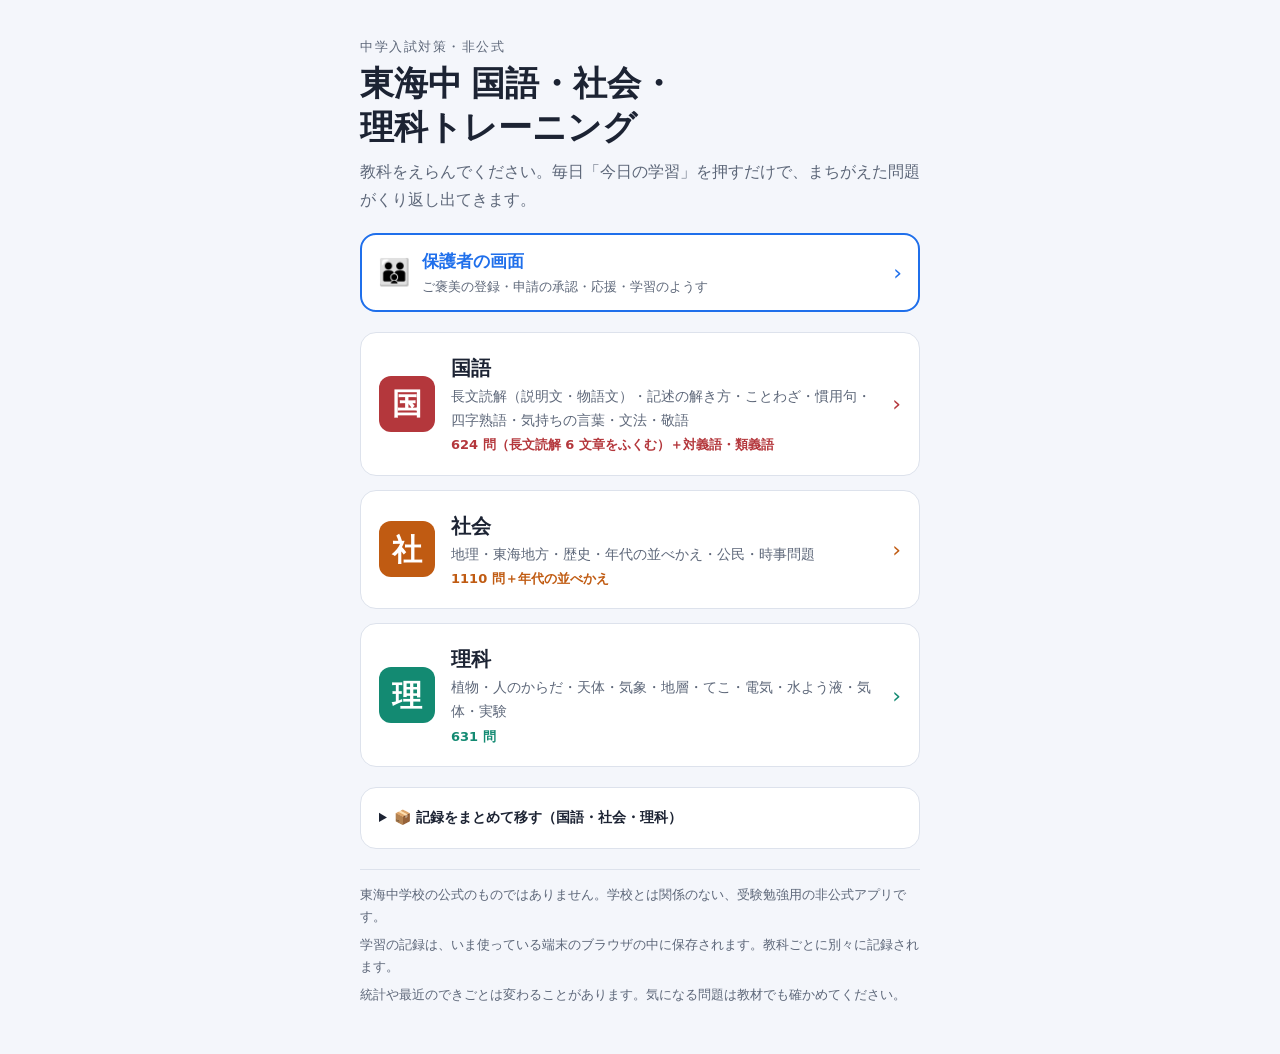
==== index.html @ ac205dbd "保護者の画面への入口を、各ページの右上（👪 保護者）と教科えらびの画面のいちばん上に出す Co-Authored-By: Claude Opus 5.5 <noreply@anthropic.com>" ====
<!doctype html>
<html lang="ja">
<meta charset="utf-8">
<meta name="viewport" content="width=device-width, initial-scale=1">
<title>東海中 国語・社会・理科トレーニング</title>
<style>
  /* Layout: one narrow column; two large subject cards that read like a test-booklet cover */
  :root {
    --bg: #f4f6fb;
    --card: #ffffff;
    --text: #1c2333;
    --muted: #5d6779;
    --line: #dde2ec;
    --koku: #b4373c;
    --soc: #c05b12;
    --sci: #138a72;
    --accent: #1f6feb;
    --font: "Hiragino Kaku Gothic ProN", "Hiragino Sans", "BIZ UDPGothic", "Yu Gothic", "Meiryo", system-ui, sans-serif;
    --serif: "Hiragino Mincho ProN", "Yu Mincho", "BIZ UDPMincho", serif;
  }
  @media (prefers-color-scheme: dark) {
    :root:not([data-theme="light"]) {
      --bg: #11151d; --card: #1a202b; --text: #e6e9ef; --muted: #9aa3b2; --line: #2d3545;
      --koku: #ef6f6c; --soc: #f0883e; --sci: #2fbf9f; --accent: #4c8dff; color-scheme: dark;
    }
  }
  :root[data-theme="dark"] {
    --bg: #11151d; --card: #1a202b; --text: #e6e9ef; --muted: #9aa3b2; --line: #2d3545;
    --koku: #ef6f6c; --soc: #f0883e; --sci: #2fbf9f; --accent: #4c8dff; color-scheme: dark;
  }
  * { box-sizing: border-box; }
  [hidden] { display: none !important; }
  body {
    background: var(--bg); color: var(--text); font-family: var(--font); font-size: 16px; line-height: 1.7;
    padding-left: max(16px, env(safe-area-inset-left, 0px));
    padding-right: max(16px, env(safe-area-inset-right, 0px));
    padding-block: 28px 40px;
  }
  main { max-width: 560px; margin: 0 auto; display: grid; gap: 20px; }
  header { display: grid; gap: 4px; }
  .eyebrow { font-size: 13px; letter-spacing: .12em; color: var(--muted); }
  h1 { font-family: var(--serif); font-weight: 700; font-size: clamp(26px, 7vw, 34px); line-height: 1.3; margin: 0; text-wrap: balance; }
  .lead { margin: 4px 0 0; color: var(--muted); }
  .subjects { display: grid; gap: 14px; }
  a.subject {
    display: grid; grid-template-columns: auto 1fr auto; align-items: center; gap: 16px;
    background: var(--card); color: var(--text); text-decoration: none;
    border: 1px solid var(--line); border-radius: 16px; padding: 18px;
    transition: transform .15s ease, border-color .15s ease;
  }
  a.subject:hover { transform: translateY(-2px); border-color: var(--c); }
  a.subject:focus-visible { outline: 3px solid var(--accent); outline-offset: 3px; }
  .seal {
    width: 56px; height: 56px; border-radius: 12px; display: grid; place-items: center;
    background: var(--c); color: #fff; font-family: var(--serif); font-size: 30px; font-weight: 700;
  }
  .name { font-size: 20px; font-weight: 700; display: block; }
  .what { font-size: 14px; color: var(--muted); display: block; min-width: 0; }
  .count { font-size: 13px; color: var(--c); font-weight: 700; display: block; margin-top: 2px; font-variant-numeric: tabular-nums; }
  .go { font-size: 22px; color: var(--c); }
  .notes { font-size: 13px; color: var(--muted); border-top: 1px solid var(--line); padding-top: 14px; display: grid; gap: 6px; }
  .notes p { margin: 0; }
  .sync { background: var(--card); border: 1px solid var(--line); border-radius: 16px; padding: 16px 18px; font-size: 14px; display: grid; gap: 6px; }
  .sync p { margin: 0; }
  .sync .how { color: var(--muted); font-size: 13px; }
  .sync button { justify-self: start; font: inherit; font-weight: 700; color: var(--accent); background: transparent; border: 2px solid var(--accent); border-radius: 10px; padding: 8px 14px; min-height: 44px; cursor: pointer; }
  .sync button:disabled { opacity: .5; cursor: default; }
  .sync .actions { display: flex; flex-wrap: wrap; gap: 10px; }
  .sync button.quiet { color: var(--muted); border-color: var(--line); }
  .setup { border-color: var(--accent); border-width: 2px; }
  a.parent-link { display: grid; grid-template-columns: auto 1fr auto; align-items: center; gap: 12px; background: var(--card); color: var(--text); text-decoration: none; border: 2px solid var(--accent); border-radius: 16px; padding: 12px 16px; }
  a.parent-link b { display: block; color: var(--accent); font-size: 17px; }
  a.parent-link .pl-sub { display: block; font-size: 13px; color: var(--muted); }
  a.parent-link .pl-ic { font-size: 26px; }
  a.parent-link .go { color: var(--accent); font-size: 22px; }
  a.parent-link:focus-visible { outline: 3px solid var(--accent); outline-offset: 3px; }
  .move { background: var(--card); border: 1px solid var(--line); border-radius: 16px; padding: 14px 18px; font-size: 14px; }
  .move > summary { cursor: pointer; font-weight: 700; padding: 4px 0; }
  .move .body { display: grid; gap: 10px; margin-top: 8px; }
  .move p { margin: 0; }
  .move .muted { color: var(--muted); font-size: 13px; }
  .move .actions { display: flex; flex-wrap: wrap; gap: 10px; }
  .move button { font: inherit; font-weight: 700; color: var(--accent); background: transparent; border: 2px solid var(--accent); border-radius: 10px; padding: 8px 14px; min-height: 44px; cursor: pointer; }
  .move button.main { background: var(--accent); color: #fff; }
  .move button:disabled { opacity: .5; cursor: default; }
  .move textarea { width: 100%; font: 12px/1.4 ui-monospace, Menlo, Consolas, monospace; color: var(--text); background: var(--bg); border: 1px solid var(--line); border-radius: 10px; padding: 8px; resize: vertical; word-break: break-all; }
  .move table { width: 100%; border-collapse: collapse; font-variant-numeric: tabular-nums; }
  .move th, .move td { border-bottom: 1px solid var(--line); padding: 6px 4px; text-align: right; font-size: 13px; }
  .move th:first-child, .move td:first-child { text-align: left; }
  .move .warn { color: #c62828; }
  @media (prefers-reduced-motion: reduce) { a.subject { transition: none; } a.subject:hover { transform: none; } }
</style>

<main>
  <header>
    <span class="eyebrow">中学入試対策・非公式</span>
    <h1>東海中 国語・社会・理科トレーニング</h1>
    <p class="lead">教科をえらんでください。毎日「今日の学習」を押すだけで、まちがえた問題がくり返し出てきます。</p>
  </header>

  <section class="sync setup" id="setup" hidden aria-live="polite">
    <strong id="setupTitle">📨 この端末の設定</strong>
    <p id="setupWhat"></p>
    <p class="how" id="setupHow"></p>
    <div class="actions" id="setupActions">
      <button type="button" id="setupOk">この端末に設定する</button>
      <button type="button" id="setupNo" class="quiet">やめる</button>
    </div>
  </section>

  <a class="parent-link" id="parentLink" href="parent.html"><span class="pl-ic" aria-hidden="true">👪</span><span><b>保護者の画面</b><span class="pl-sub">ご褒美の登録・申請の承認・応援・学習のようす</span></span><span class="go" aria-hidden="true">›</span></a>

  <nav class="subjects" aria-label="教科">
    <a class="subject" href="kokugo.html" style="--c: var(--koku)">
      <span class="seal" aria-hidden="true">国</span>
      <span><span class="name">国語</span>
        <span class="what">長文読解（説明文・物語文）・記述の解き方・ことわざ・慣用句・四字熟語・気持ちの言葉・文法・敬語</span>
        <span class="count">624 問（長文読解 6 文章をふくむ）＋対義語・類義語</span></span>
      <span class="go" aria-hidden="true">›</span>
    </a>
    <a class="subject" href="shakai.html" style="--c: var(--soc)">
      <span class="seal" aria-hidden="true">社</span>
      <span><span class="name">社会</span>
        <span class="what">地理・東海地方・歴史・年代の並べかえ・公民・時事問題</span>
        <span class="count">1110 問＋年代の並べかえ</span></span>
      <span class="go" aria-hidden="true">›</span>
    </a>
    <a class="subject" href="rika.html" style="--c: var(--sci)">
      <span class="seal" aria-hidden="true">理</span>
      <span><span class="name">理科</span>
        <span class="what">植物・人のからだ・天体・気象・地層・てこ・電気・水よう液・気体・実験</span>
        <span class="count">631 問</span></span>
      <span class="go" aria-hidden="true">›</span>
    </a>
  </nav>

  <section class="sync" id="sync" hidden aria-live="polite">
    <strong>👪 保護者の方へ：記録の同期</strong>
    <p id="syncMsg">記録を同期しています…</p>
    <p class="how">お子さんの端末と保護者の端末で、<b>同じ claude.ai アカウントにログインして</b>このページを開くと、お子さんがまちがえた問題と答えた内容を、保護者の端末でも見られます。見るときは、教科を開いて、いちばん下の「👪 保護者の方へ」を押します。</p>
    <button type="button" id="syncBtn">🔄 いますぐ同期する</button>
  </section>

  <details class="move" id="move">
    <summary>📦 記録をまとめて移す（国語・社会・理科）</summary>
    <div class="body">
      <p class="muted">claude.ai の公開ページと、置き場所のアプリの間や、ほかの端末に、3 教科の記録をまとめて移します。<b>移す先のアプリで問題を解く前に</b>移してください（読みこむと、移す先の記録は置きかわります）。</p>
      <div class="actions">
        <button type="button" id="moveOut">まとめて書き出す</button>
        <button type="button" id="moveIn">まとめて読みこむ</button>
      </div>
      <div id="moveOutBox" hidden>
        <p>次の文字を全部コピーして、移す先のアプリの「まとめて読みこむ」に貼りつけます。同じ端末の中でコピー・貼りつけをするのが確実です。</p>
        <textarea id="moveOutText" rows="5" readonly aria-label="書き出した記録"></textarea>
        <div class="actions"><button type="button" id="moveCopy">コピーする</button></div>
        <p class="muted" id="moveOutMsg" aria-live="polite"></p>
      </div>
      <div id="moveInBox" hidden>
        <p>「まとめて書き出す」でコピーした文字を、ここに貼りつけます。</p>
        <textarea id="moveInText" rows="5" aria-label="読みこむ記録"></textarea>
        <div class="actions"><button type="button" id="moveCheck">中身を確かめる</button></div>
        <div id="movePreview" hidden></div>
        <p class="muted" id="moveInMsg" aria-live="polite"></p>
      </div>
    </div>
  </details>

  <div class="notes">
    <p>東海中学校の公式のものではありません。学校とは関係のない、受験勉強用の非公式アプリです。</p>
    <p>学習の記録は、いま使っている端末のブラウザの中に保存されます。教科ごとに別々に記録されます。<span id="claudeNote" hidden>claude.ai にログインして開いているときは、まちがいの記録だけ、そのアカウント専用の場所にも保存されます（ほかの人からは見えません）。</span></p>
    <p>統計や最近のできごとは変わることがあります。気になる問題は教材でも確かめてください。</p>
  </div>
</main>

<script>
  /* 3 教科の記録をまとめて移す（書き出し・読みこみ）
   *   書き出し：教科ごとの記録（tokai-<教科>-v1）だけ。受け口の設定・合言葉・呼び名は端末ごとのものなので入れない。
   *   読みこみ：中身を見せて確かめてから、教科ごとに置きかえる。教科のページを開いたときに、あらためて安全な形に整える。
   *   この端末がすでに受け口へ記録を送っていたときは、読みこんだまちがいに新しい番号をつけて、受け口に必ず送られるようにする。 */
  (function () {
    var SUBJ = [{ s: 'kokugo', name: '国語' }, { s: 'shakai', name: '社会' }, { s: 'rika', name: '理科' }];
    var KIND = 'tokai-records', VER = 1;
    var $ = function (id) { return document.getElementById(id); };
    function get(k) { try { return localStorage.getItem(k); } catch (e) { return null; } }
    function parse(t) { try { return JSON.parse(t); } catch (e) { return null; } }
    var keyOf = function (s) { return 'tokai-' + s + '-v1'; };
    var okStore = function (d) { return d && typeof d === 'object' && d.stats && typeof d.stats === 'object' && d.cards && typeof d.cards === 'object'; };
    function counts(d) {
      if (!okStore(d)) return null;
      return { cards: Object.keys(d.cards).length, log: Array.isArray(d.log) ? d.log.length : 0, days: d.days && typeof d.days === 'object' ? Object.keys(d.days).length : 0 };
    }
    var outBox = $('moveOutBox'), inBox = $('moveInBox'), outText = $('moveOutText'), inText = $('moveInText');
    var preview = $('movePreview'), inMsg = $('moveInMsg'), outMsg = $('moveOutMsg');
    var pending = null;

    $('moveOut').addEventListener('click', function () {
      var data = { kind: KIND, v: VER, at: new Date().toISOString(), subjects: {} }, n = 0;
      SUBJ.forEach(function (x) {
        var d = parse(get(keyOf(x.s)));
        if (okStore(d)) { data.subjects[x.s] = d; n++; }
      });
      inBox.hidden = true; outBox.hidden = false;
      if (!n) { outText.value = ''; outMsg.textContent = 'この端末には、まだ記録がありません。'; return; }
      outText.value = JSON.stringify(data, function (k, v) { return k === 'img' ? undefined : v; });
      outMsg.textContent = SUBJ.filter(function (x) { return data.subjects[x.s]; }).map(function (x) { return x.name; }).join('・') + 'の記録です（' + Math.ceil(outText.value.length / 1000) + ' 千文字）。';
    });
    $('moveCopy').addEventListener('click', function () {
      var text = outText.value;
      if (!text) return;
      function fallback() { outText.focus(); outText.select(); outMsg.textContent = 'コピーできませんでした。選ばれた文字を、長押し（または Ctrl+A）でコピーしてください。'; }
      try { navigator.clipboard.writeText(text).then(function () { outMsg.textContent = 'コピーしました。移す先のアプリで「まとめて読みこむ」に貼りつけてください。'; }, fallback); } catch (e) { fallback(); }
    });
    $('moveIn').addEventListener('click', function () { outBox.hidden = true; inBox.hidden = false; preview.hidden = true; inMsg.textContent = ''; inText.focus(); });

    $('moveCheck').addEventListener('click', function () {
      preview.hidden = true; pending = null;
      var d = parse(inText.value.trim());
      if (!d || d.kind !== KIND || d.v !== VER || !d.subjects || typeof d.subjects !== 'object') {
        inMsg.textContent = 'まとめて書き出した記録ではないようです。「まとめて書き出す」でコピーした文字を、全部そのまま貼りつけてください（教科ごとの記録は、各教科の 📊 から読みこめます）。';
        return;
      }
      var rows = SUBJ.map(function (x) { return { x: x, inc: counts(d.subjects[x.s]), cur: counts(parse(get(keyOf(x.s)))) }; }).filter(function (r) { return r.inc; });
      if (!rows.length) { inMsg.textContent = '読みこめる記録が入っていません。'; return; }
      pending = { d: d, rows: rows };
      var lost = rows.some(function (r) { return r.cur && (r.cur.cards || r.cur.log); });
      var cell = function (c) { return c ? c.cards + ' 問・まちがい ' + c.log + ' 件' : 'なし'; };
      preview.innerHTML = '<table><thead><tr><th>教科</th><th>読みこむ記録</th><th>いまの記録（消えます）</th></tr></thead><tbody>' +
        rows.map(function (r) { return '<tr><td>' + r.x.name + '</td><td>' + cell(r.inc) + '</td><td>' + cell(r.cur) + '</td></tr>'; }).join('') + '</tbody></table>' +
        (lost ? '<p class="warn">この端末のいまの記録は、読みこむ記録で置きかわります（足し合わせではありません）。</p>' : '') +
        '<div class="actions" style="margin-top:8px"><button type="button" class="main" id="moveDo">置きかえて読みこむ</button><button type="button" id="moveCancel">やめる</button></div>';
      preview.hidden = false;
      inMsg.textContent = (d.at ? '書き出した日時：' + new Date(d.at).toLocaleString('ja-JP') + '。' : '') + '中身を確かめて、よければ「置きかえて読みこむ」を押します。';
      $('moveCancel').addEventListener('click', function () { preview.hidden = true; pending = null; inMsg.textContent = 'やめました。'; });
      $('moveDo').addEventListener('click', doImport);
    });

    function doImport() {
      if (!pending) return;
      var dev = get('tokai-device'), st = parse(get('tokai-sheet-state')) || {}, acked = st.acked || {};
      var done = [], failed = [];
      pending.rows.forEach(function (r) {
        var d = JSON.parse(JSON.stringify(pending.d.subjects[r.x.s]));
        // この端末から受け口へ、すでにこの教科の記録を送っていたら、読みこんだまちがいを、その続きの番号にする
        var last = dev ? acked[dev + ':' + r.x.s] : undefined;
        if (typeof last === 'number' && last >= 0 && Array.isArray(d.log)) {
          var next = last + 1;
          d.log.forEach(function (e) { if (e && typeof e === 'object') e.n = next++; });
          d.seq = next;
        }
        try { localStorage.setItem(keyOf(r.x.s), JSON.stringify(d)); done.push(r.x.name); } catch (e) { failed.push(r.x.name); }
      });
      pending = null; preview.hidden = true; inText.value = '';
      inMsg.textContent = (done.length ? done.join('・') + 'の記録を読みこみました。教科を開くと、続きから使えます。' : '') +
        (failed.length ? failed.join('・') + 'は、この端末の保存場所がいっぱいで読みこめませんでした。' : '');
    }
  })();
</script>
<script src="js/sync.js"></script>
<script src="js/sheetsync.js"></script>
<script>
  /* 保護者の端末で作った「設定リンク」（…/index.html#setup=…）を開いたとき：内容を見せて、確かめてから設定する */
  (function () {
    var S = window.SheetSync;
    if (!S) return;
    var box = document.getElementById('setup'), what = document.getElementById('setupWhat'), how = document.getElementById('setupHow');
    var ok = document.getElementById('setupOk'), no = document.getElementById('setupNo'), acts = document.getElementById('setupActions');
    var link = null;
    no.addEventListener('click', function () { box.hidden = true; });
    ok.addEventListener('click', function () {
      if (!link || link.err) return;
      var l = link;
      ok.disabled = no.disabled = true;
      what.textContent = '受け口に確かめています…';
      S.applyLink(l).then(function (r) {
        if (!r.ok) { what.textContent = r.message || '設定できませんでした。'; ok.disabled = no.disabled = false; return; }
        acts.hidden = true;
        what.textContent = '設定できました。' + (r.message || '');
        how.textContent = l.role === 'child'
          ? '国語・社会・理科のどれで問題を解いても、まちがえた問題が自動で送られます。この画面から教科を選んで、はじめてください。'
          : '教科を開いて、いちばん下の「👪 保護者の方へ」で記録を見られます。';
      }, function () { what.textContent = '設定できませんでした。ネットにつながっているか確かめてください。'; ok.disabled = no.disabled = false; });
    });
    // 開いたとき・すでに開いているページでリンクを開いたとき（# だけが変わったとき）の両方で読む
    function handle() {
      if (!/^#setup=/.test(location.hash)) return;
      link = S.readLink(location.hash);
      function clearHash() { try { history.replaceState(null, '', location.pathname + location.search); } catch (e) { location.hash = ''; } }
      box.hidden = false;
      clearHash(); // 合言葉入りのリンクを、アドレス欄や履歴に残さない
      if (!link || link.err) { what.textContent = (link && link.err) || 'リンクを読めませんでした。'; how.textContent = ''; acts.hidden = true; return; }
      var host = new URL(link.url).host;
      if (link.role === 'child') {
        what.textContent = 'この端末を、' + (link.label ? '「' + link.label + '」の' : 'お子さんの') + '端末として設定します。まちがえた問題と答えた内容が、保護者の Google の受け口（' + host + '）へ自動で送られます。';
        how.textContent = '保護者の方が作ったリンクのときだけ、設定してください。この端末からは、ほかの端末の記録は見られません。';
      } else {
        what.textContent = 'この端末を、保護者の端末として設定します。お子さんの端末の記録を、保護者画面で見られるようになります（受け口：' + host + '）。';
        how.textContent = 'ご自身が作ったリンクのときだけ、設定してください。';
      }
      acts.hidden = false; ok.disabled = no.disabled = false;
      box.scrollIntoView({ block: 'start' });
    }
    handle();
    window.addEventListener('hashchange', handle);
  })();
</script>
<script>
  /* claude.ai の公開ページで開いたときだけ、記録を同期する（ファイルを直接開いたときは何も出さない） */
  (function () {
    var S = window.TokaiSync;
    if (!S || !S.available()) return;
    var box = document.getElementById('sync'), msg = document.getElementById('syncMsg'), btn = document.getElementById('syncBtn');
    box.hidden = false;
    document.getElementById('claudeNote').hidden = false;
    document.getElementById('parentLink').hidden = true; // claude.ai の公開ページでは、受け口とやりとりできない
    function run() {
      btn.disabled = true;
      msg.textContent = '記録を同期しています…';
      S.sync().then(function (r) {
        btn.disabled = false;
        if (r.err) { msg.textContent = S.message(r); return; }
        var parts = S.SUBJ.map(function (x) { return x.name + ' ' + ((r.counts && r.counts[x.s]) || 0) + ' 件'; });
        msg.textContent = '同期しました。ほかの端末のまちがいの記録：' + parts.join('・');
      }, function () { btn.disabled = false; msg.textContent = '同期できませんでした。あとでもう一度ためしてください。'; });
    }
    btn.addEventListener('click', run);
    run();
  })();
</script>
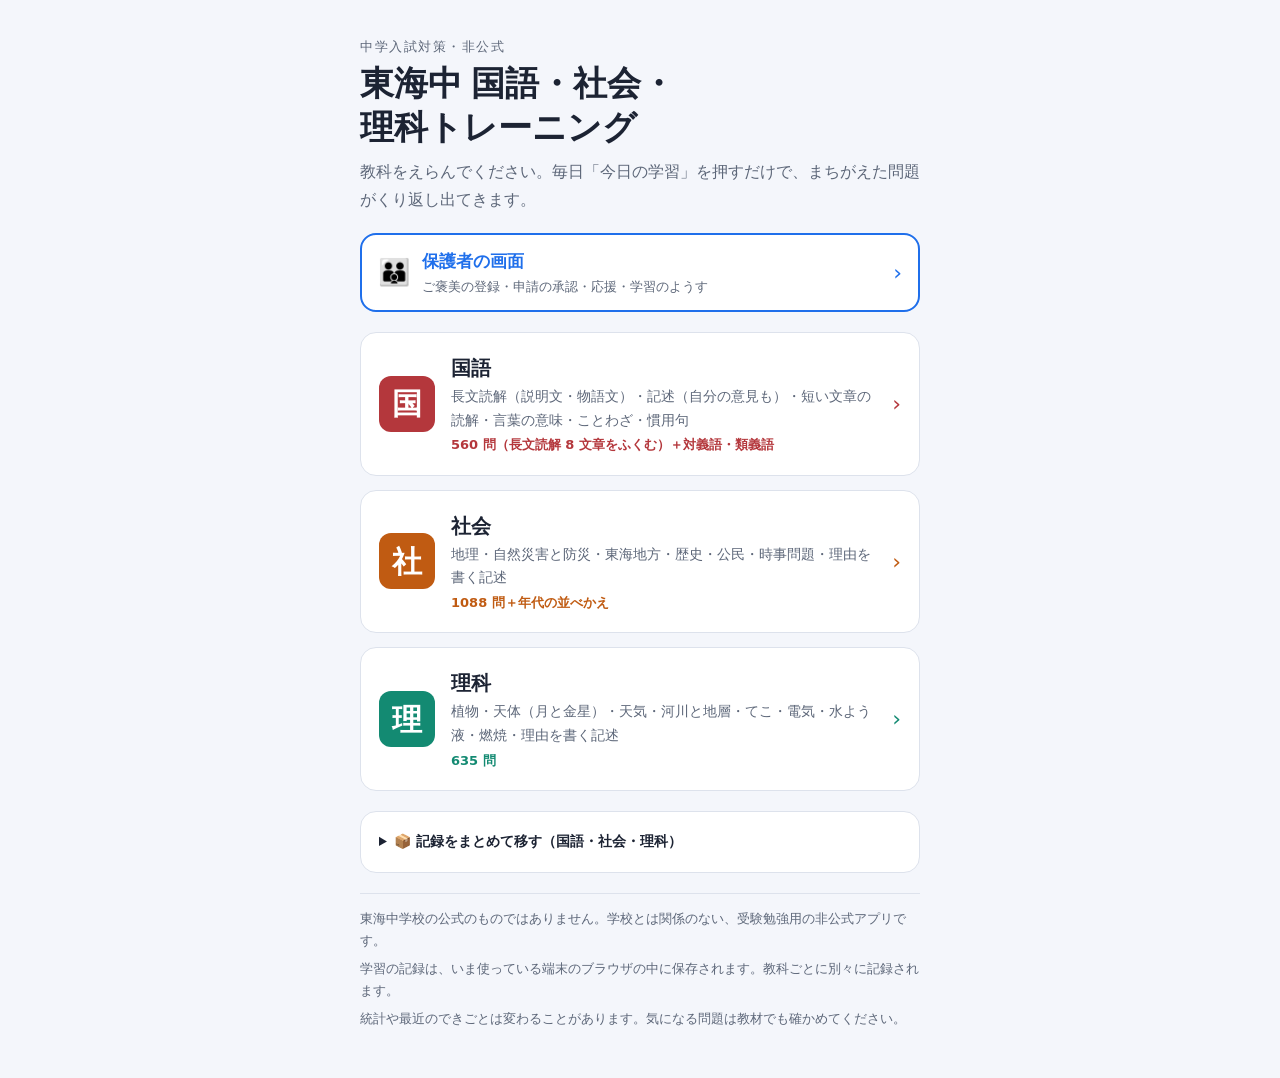
==== commit e7702d03: "トップページの教科の説明と問題数を、東海中向けの内容に合わせる Co-Authored-By: Claude Opus 5.5 <noreply@anthropic.com> Claude-Sessi" ====
--- a/index.html
+++ b/index.html
@@ -114,22 +114,22 @@
     <a class="subject" href="kokugo.html" style="--c: var(--koku)">
       <span class="seal" aria-hidden="true">国</span>
       <span><span class="name">国語</span>
-        <span class="what">長文読解（説明文・物語文）・記述の解き方・ことわざ・慣用句・四字熟語・気持ちの言葉・文法・敬語</span>
-        <span class="count">624 問（長文読解 6 文章をふくむ）＋対義語・類義語</span></span>
+        <span class="what">長文読解（説明文・物語文）・記述（自分の意見も）・短い文章の読解・言葉の意味・ことわざ・慣用句</span>
+        <span class="count">560 問（長文読解 8 文章をふくむ）＋対義語・類義語</span></span>
       <span class="go" aria-hidden="true">›</span>
     </a>
     <a class="subject" href="shakai.html" style="--c: var(--soc)">
       <span class="seal" aria-hidden="true">社</span>
       <span><span class="name">社会</span>
-        <span class="what">地理・東海地方・歴史・年代の並べかえ・公民・時事問題</span>
-        <span class="count">1110 問＋年代の並べかえ</span></span>
+        <span class="what">地理・自然災害と防災・東海地方・歴史・公民・時事問題・理由を書く記述</span>
+        <span class="count">1088 問＋年代の並べかえ</span></span>
       <span class="go" aria-hidden="true">›</span>
     </a>
     <a class="subject" href="rika.html" style="--c: var(--sci)">
       <span class="seal" aria-hidden="true">理</span>
       <span><span class="name">理科</span>
-        <span class="what">植物・人のからだ・天体・気象・地層・てこ・電気・水よう液・気体・実験</span>
-        <span class="count">631 問</span></span>
+        <span class="what">植物・天体（月と金星）・天気・河川と地層・てこ・電気・水よう液・燃焼・理由を書く記述</span>
+        <span class="count">635 問</span></span>
       <span class="go" aria-hidden="true">›</span>
     </a>
   </nav>
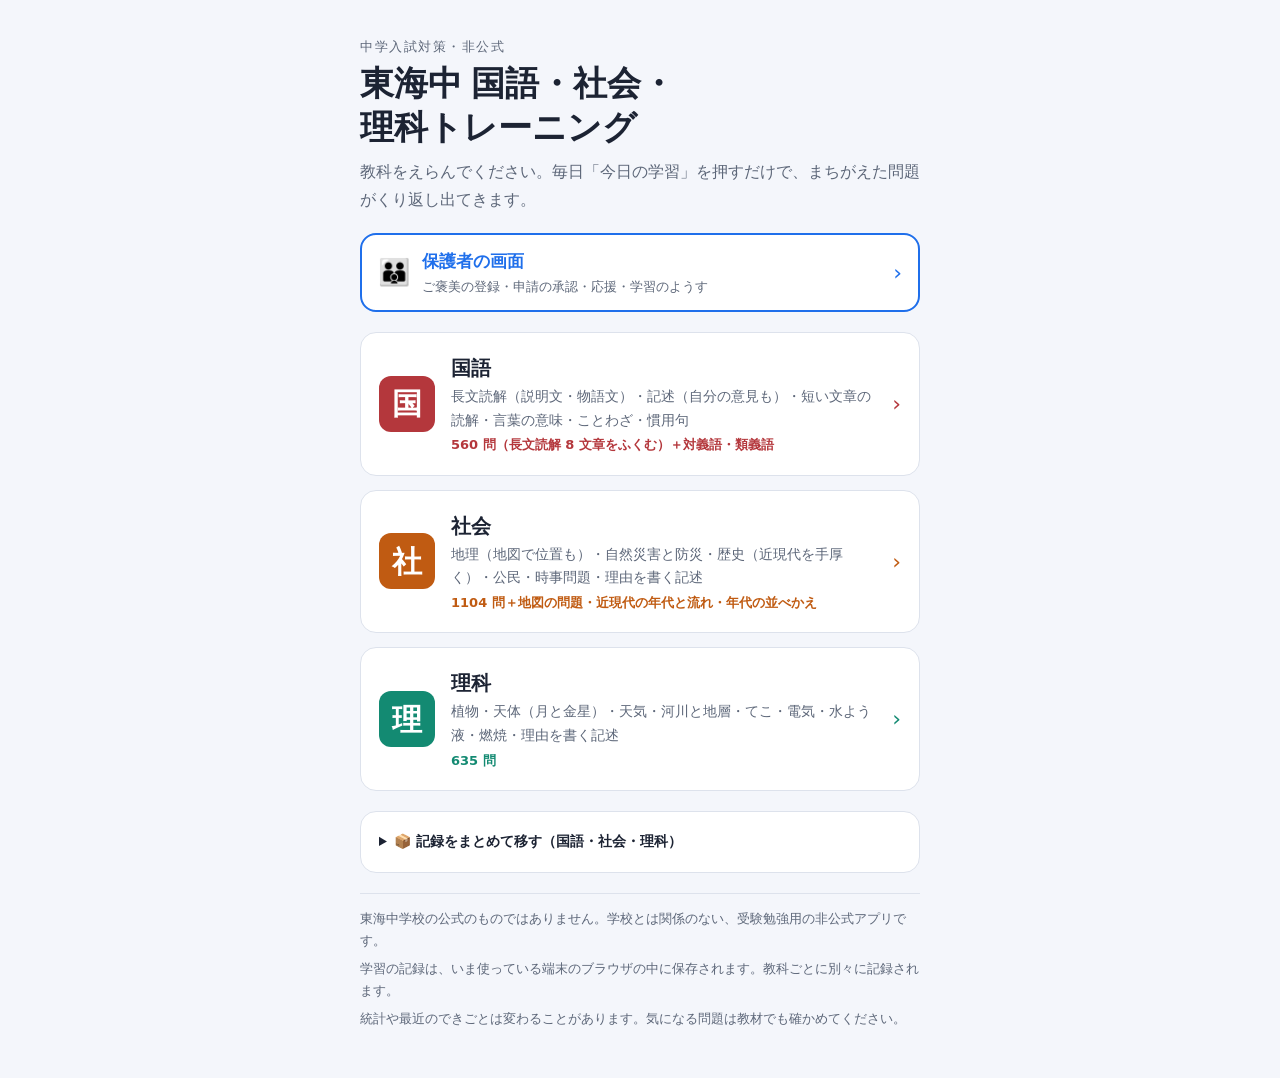
==== commit d4912950: "社会：近現代史を手厚く。江戸末期以降の年表から「並べかえ・何年・2 つの間・何時代」を出題する分野「近現代の年代と流れ」と、原因→結果の流れの問題を追加し、近代・現代を多めに出す Co-Authore" ====
--- a/index.html
+++ b/index.html
@@ -121,8 +121,8 @@
     <a class="subject" href="shakai.html" style="--c: var(--soc)">
       <span class="seal" aria-hidden="true">社</span>
       <span><span class="name">社会</span>
-        <span class="what">地理・自然災害と防災・東海地方・歴史・公民・時事問題・理由を書く記述</span>
-        <span class="count">1088 問＋年代の並べかえ</span></span>
+        <span class="what">地理（地図で位置も）・自然災害と防災・歴史（近現代を手厚く）・公民・時事問題・理由を書く記述</span>
+        <span class="count">1104 問＋地図の問題・近現代の年代と流れ・年代の並べかえ</span></span>
       <span class="go" aria-hidden="true">›</span>
     </a>
     <a class="subject" href="rika.html" style="--c: var(--sci)">
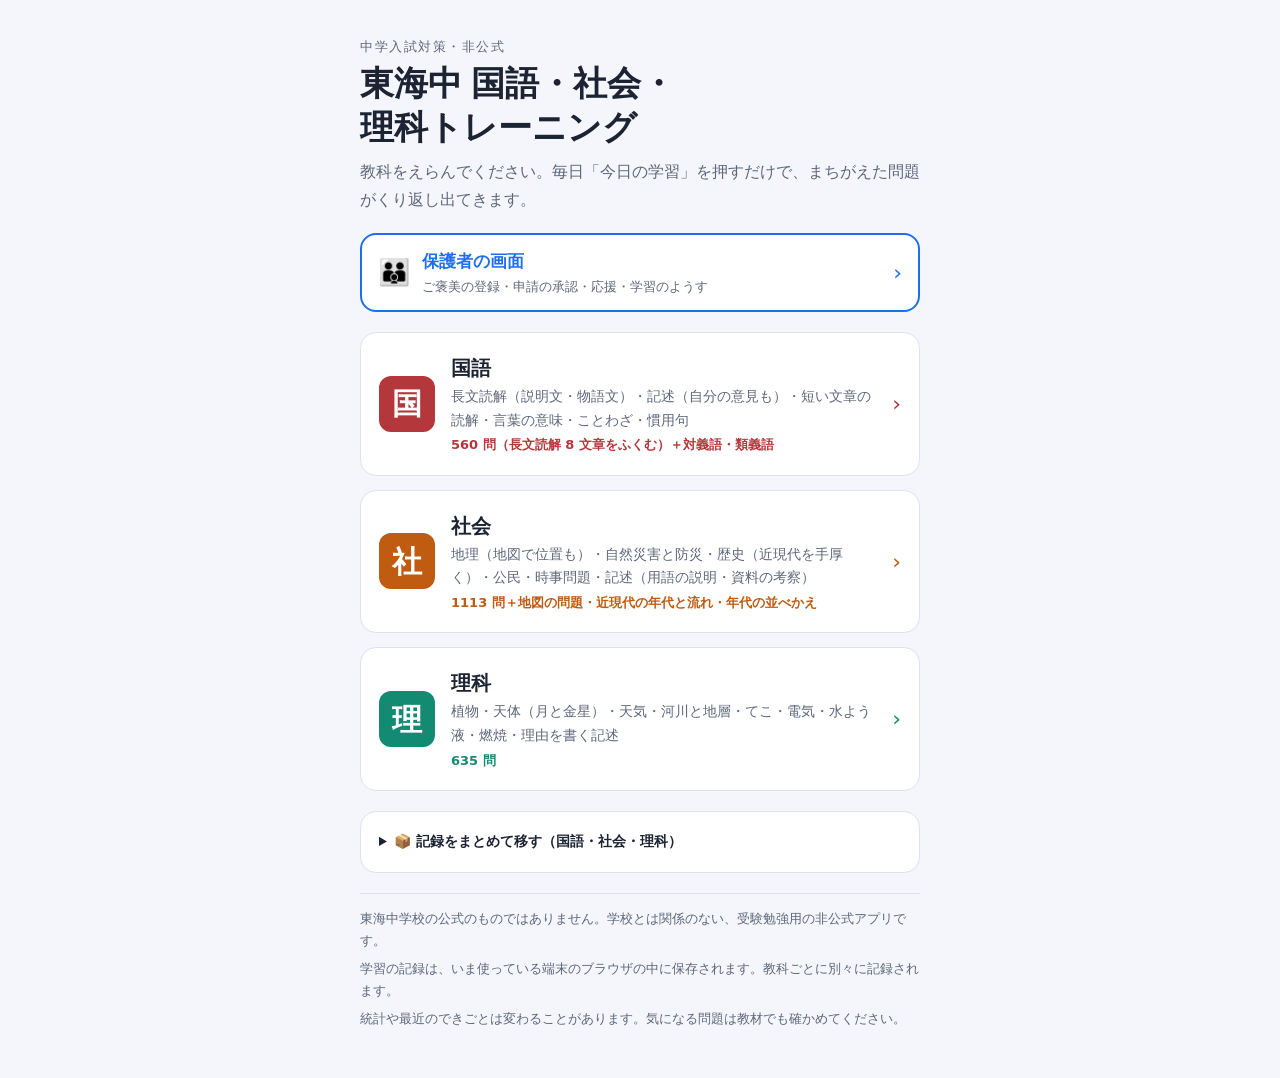
==== commit 63113866: "社会の記述を「用語の意味を説明する」16 問と「資料を読み取って考察する」10 問にしぼる（理由・流れの記述は外す） Co-Authored-By: Claude Opus 5.5 <noreply@" ====
--- a/index.html
+++ b/index.html
@@ -121,8 +121,8 @@
     <a class="subject" href="shakai.html" style="--c: var(--soc)">
       <span class="seal" aria-hidden="true">社</span>
       <span><span class="name">社会</span>
-        <span class="what">地理（地図で位置も）・自然災害と防災・歴史（近現代を手厚く）・公民・時事問題・理由を書く記述</span>
-        <span class="count">1104 問＋地図の問題・近現代の年代と流れ・年代の並べかえ</span></span>
+        <span class="what">地理（地図で位置も）・自然災害と防災・歴史（近現代を手厚く）・公民・時事問題・記述（用語の説明・資料の考察）</span>
+        <span class="count">1113 問＋地図の問題・近現代の年代と流れ・年代の並べかえ</span></span>
       <span class="go" aria-hidden="true">›</span>
     </a>
     <a class="subject" href="rika.html" style="--c: var(--sci)">
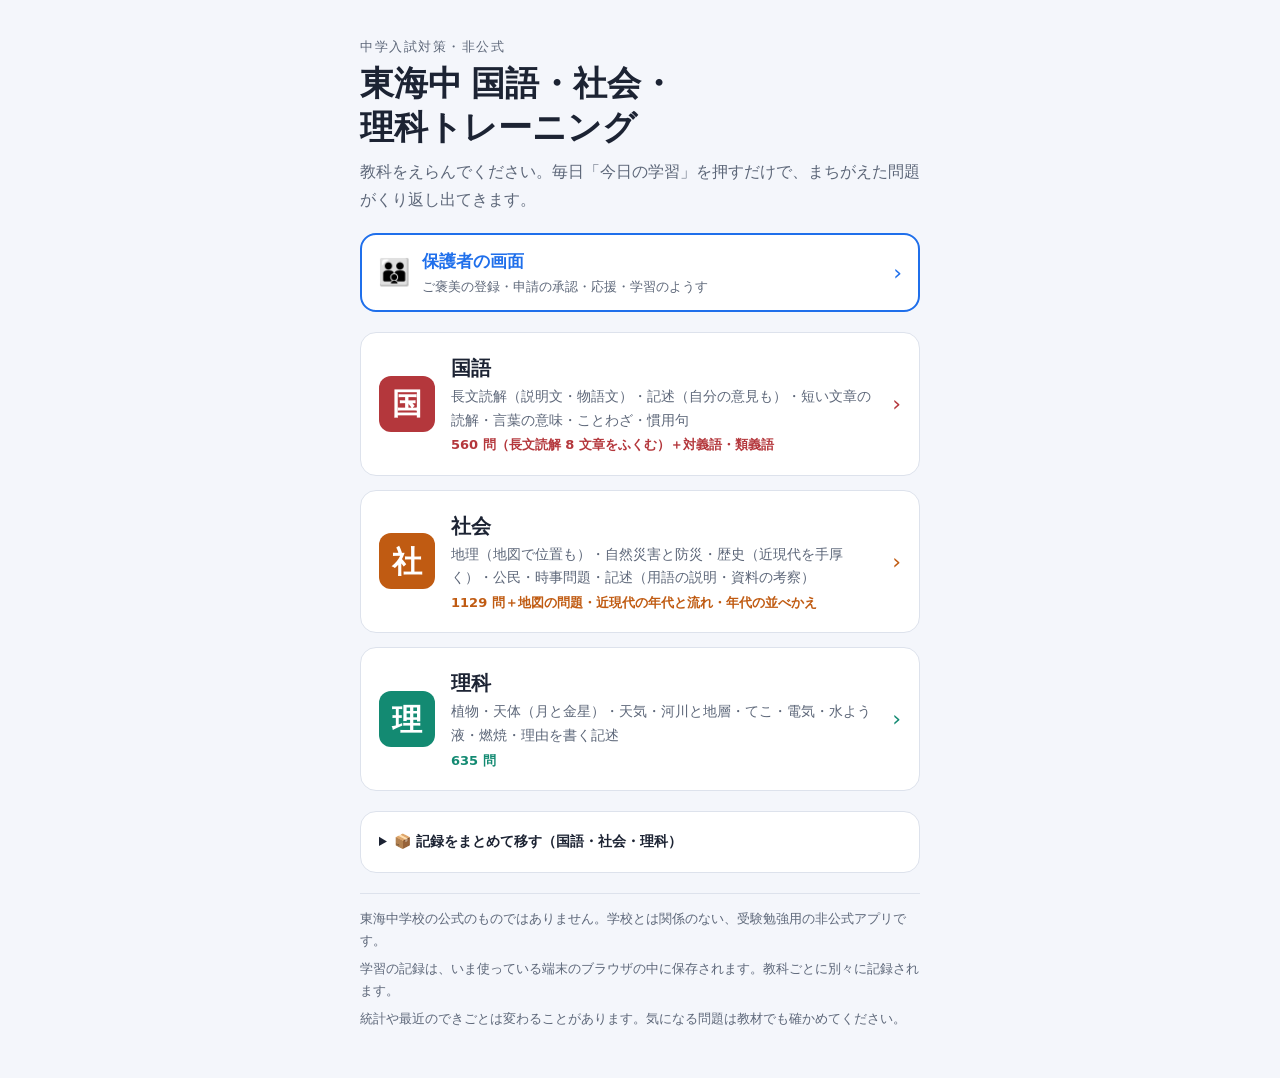
==== commit d5ae9c22: "社会：終戦の日など近現代の大事な日付を覚える問題を追加（1945 年の日付の並べかえ・日付からできごとも出題） Co-Authored-By: Claude Opus 5.5 <noreply@ant" ====
--- a/index.html
+++ b/index.html
@@ -122,7 +122,7 @@
       <span class="seal" aria-hidden="true">社</span>
       <span><span class="name">社会</span>
         <span class="what">地理（地図で位置も）・自然災害と防災・歴史（近現代を手厚く）・公民・時事問題・記述（用語の説明・資料の考察）</span>
-        <span class="count">1113 問＋地図の問題・近現代の年代と流れ・年代の並べかえ</span></span>
+        <span class="count">1129 問＋地図の問題・近現代の年代と流れ・年代の並べかえ</span></span>
       <span class="go" aria-hidden="true">›</span>
     </a>
     <a class="subject" href="rika.html" style="--c: var(--sci)">
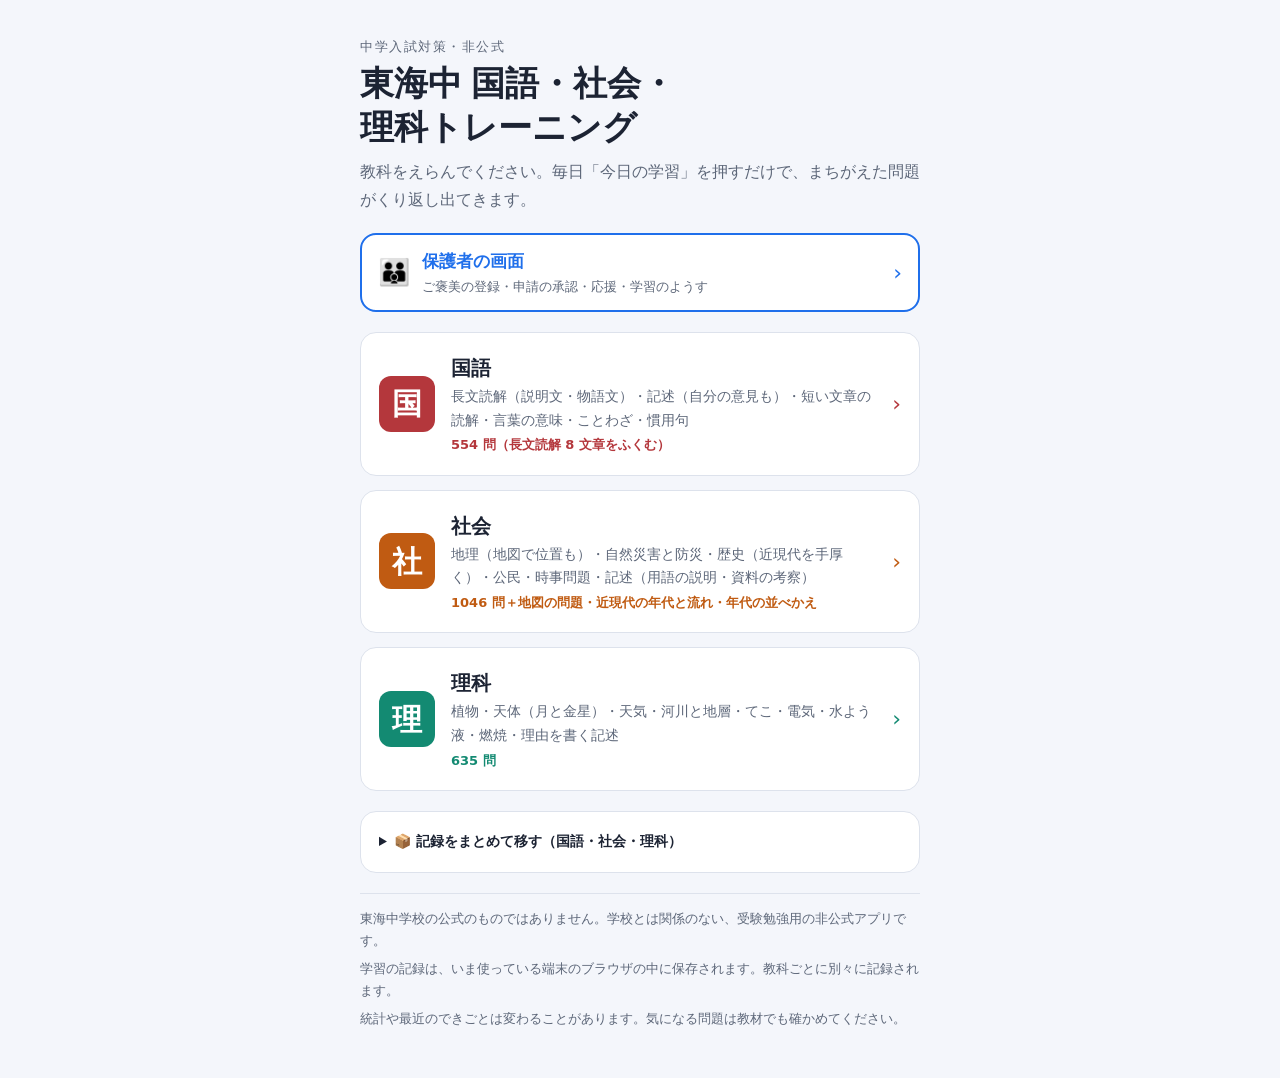
==== commit 66153453: "東海中に特化してさらにスリムに：国語の対義語・類義語と文法の呼応・使役、社会の情報・お金のしくみの豆知識、東海地方のご当地の豆知識、時事のスポーツ大会を外す Co-Authored-By: Claud" ====
--- a/index.html
+++ b/index.html
@@ -115,14 +115,14 @@
       <span class="seal" aria-hidden="true">国</span>
       <span><span class="name">国語</span>
         <span class="what">長文読解（説明文・物語文）・記述（自分の意見も）・短い文章の読解・言葉の意味・ことわざ・慣用句</span>
-        <span class="count">560 問（長文読解 8 文章をふくむ）＋対義語・類義語</span></span>
+        <span class="count">554 問（長文読解 8 文章をふくむ）</span></span>
       <span class="go" aria-hidden="true">›</span>
     </a>
     <a class="subject" href="shakai.html" style="--c: var(--soc)">
       <span class="seal" aria-hidden="true">社</span>
       <span><span class="name">社会</span>
         <span class="what">地理（地図で位置も）・自然災害と防災・歴史（近現代を手厚く）・公民・時事問題・記述（用語の説明・資料の考察）</span>
-        <span class="count">1129 問＋地図の問題・近現代の年代と流れ・年代の並べかえ</span></span>
+        <span class="count">1046 問＋地図の問題・近現代の年代と流れ・年代の並べかえ</span></span>
       <span class="go" aria-hidden="true">›</span>
     </a>
     <a class="subject" href="rika.html" style="--c: var(--sci)">
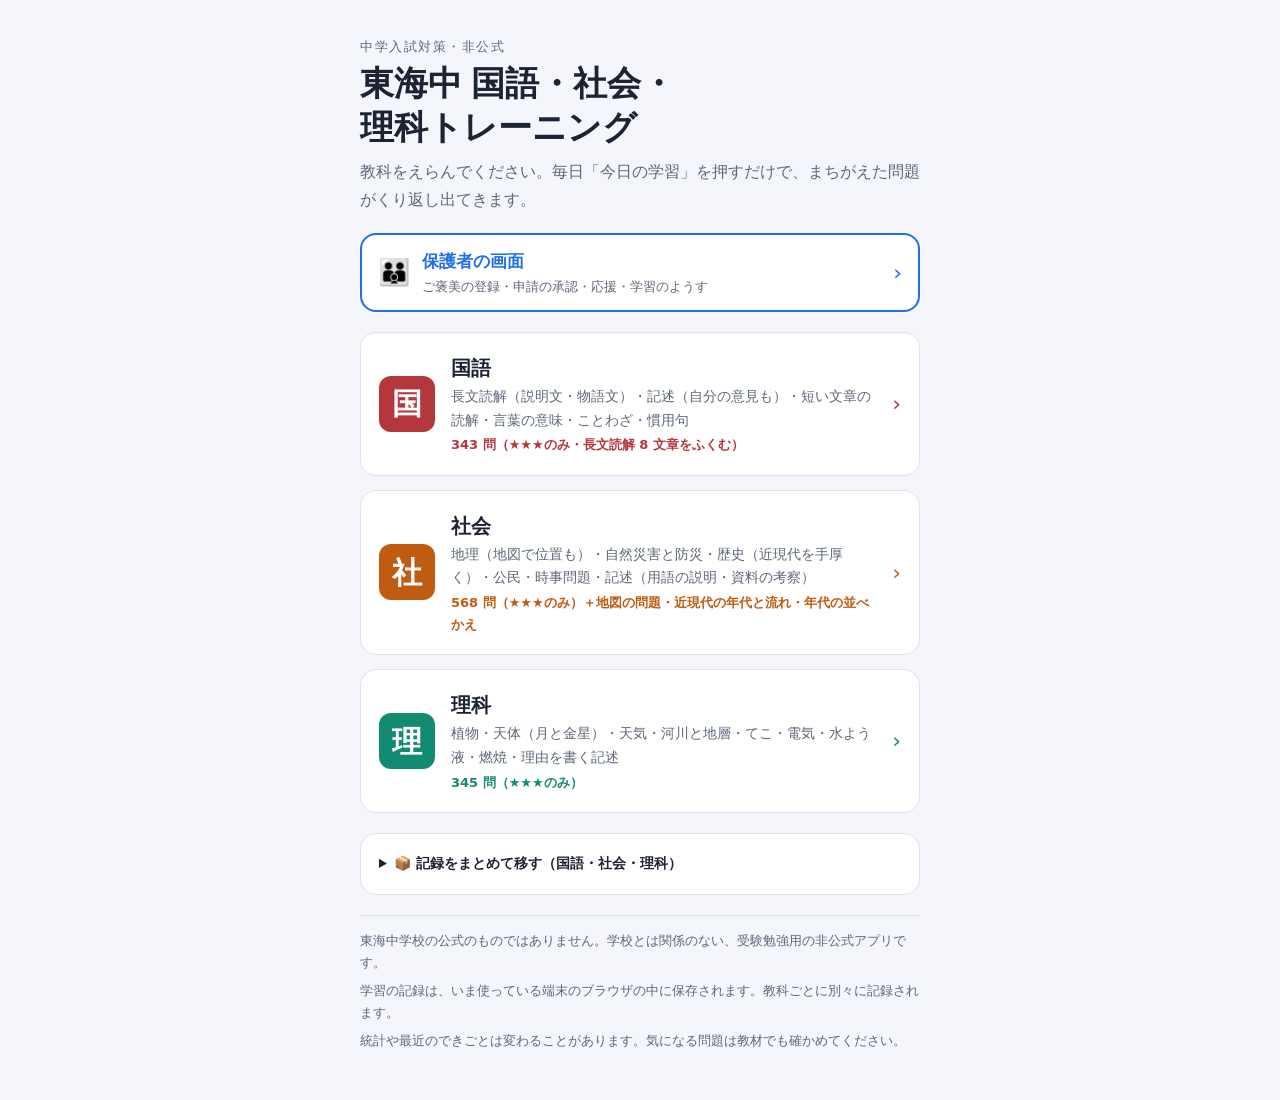
==== commit 1a5e4b5b: "★★（標準）の問題を外し、★★★（東海中レベル）だけにする（終戦の日などの日付の問題は★★★に上げて残す）。理科の熱の分野も外す Co-Authored-By: Claude Opus 5.5 <no" ====
--- a/index.html
+++ b/index.html
@@ -115,21 +115,21 @@
       <span class="seal" aria-hidden="true">国</span>
       <span><span class="name">国語</span>
         <span class="what">長文読解（説明文・物語文）・記述（自分の意見も）・短い文章の読解・言葉の意味・ことわざ・慣用句</span>
-        <span class="count">554 問（長文読解 8 文章をふくむ）</span></span>
+        <span class="count">343 問（★★★のみ・長文読解 8 文章をふくむ）</span></span>
       <span class="go" aria-hidden="true">›</span>
     </a>
     <a class="subject" href="shakai.html" style="--c: var(--soc)">
       <span class="seal" aria-hidden="true">社</span>
       <span><span class="name">社会</span>
         <span class="what">地理（地図で位置も）・自然災害と防災・歴史（近現代を手厚く）・公民・時事問題・記述（用語の説明・資料の考察）</span>
-        <span class="count">1046 問＋地図の問題・近現代の年代と流れ・年代の並べかえ</span></span>
+        <span class="count">568 問（★★★のみ）＋地図の問題・近現代の年代と流れ・年代の並べかえ</span></span>
       <span class="go" aria-hidden="true">›</span>
     </a>
     <a class="subject" href="rika.html" style="--c: var(--sci)">
       <span class="seal" aria-hidden="true">理</span>
       <span><span class="name">理科</span>
         <span class="what">植物・天体（月と金星）・天気・河川と地層・てこ・電気・水よう液・燃焼・理由を書く記述</span>
-        <span class="count">635 問</span></span>
+        <span class="count">345 問（★★★のみ）</span></span>
       <span class="go" aria-hidden="true">›</span>
     </a>
   </nav>
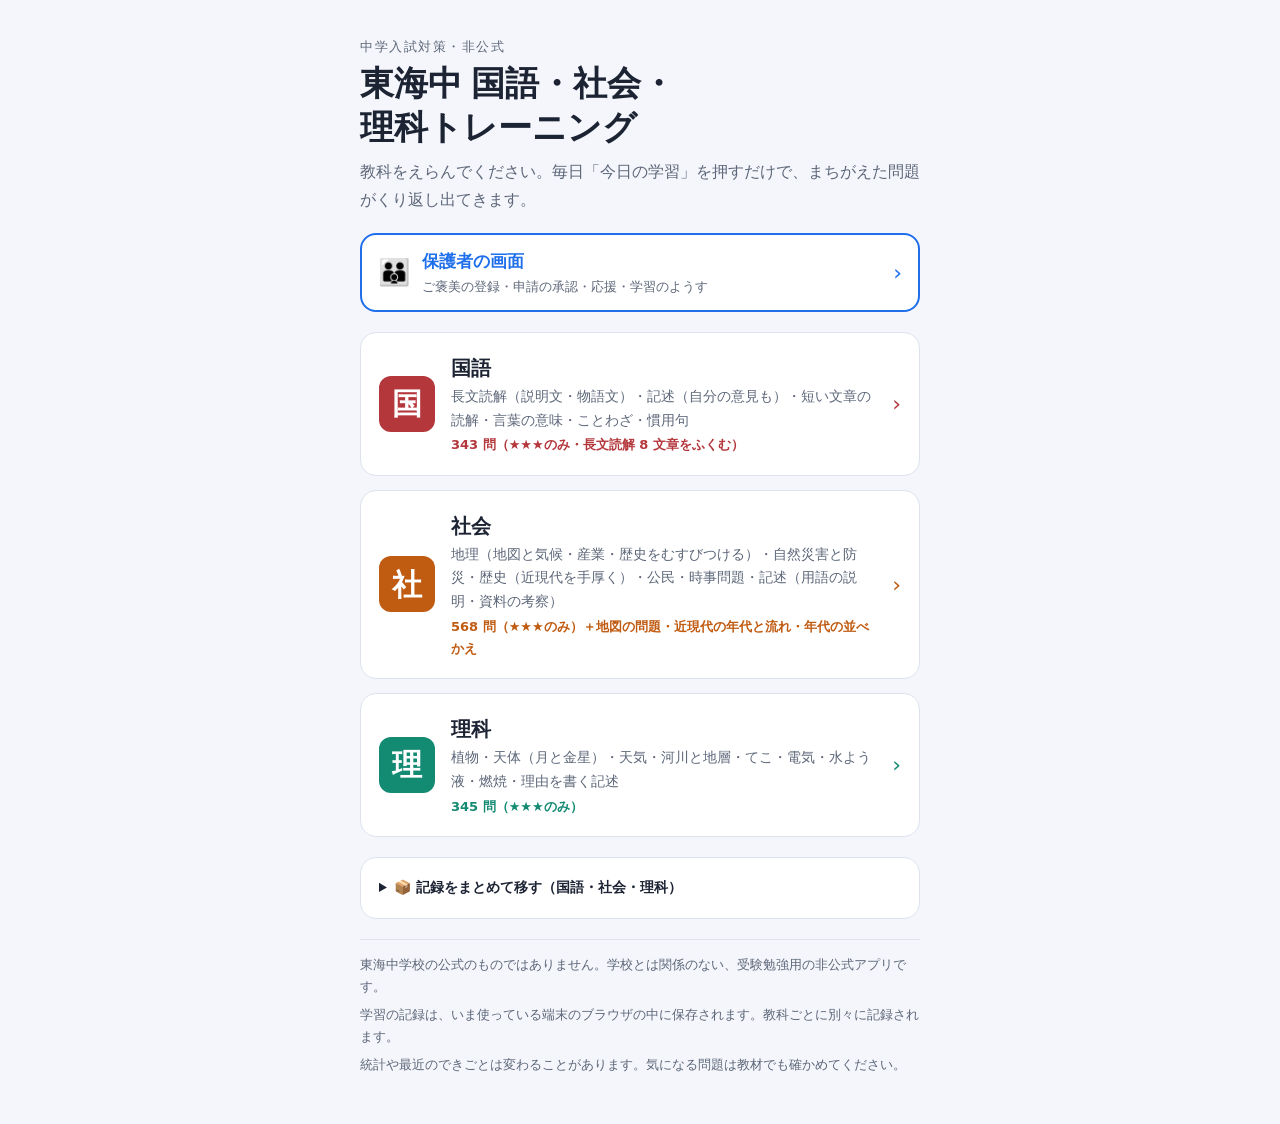
==== commit ec0cd4e9: "社会：地図の問題を気候・産業・歴史と結びつけた形に作りかえ 単純に場所を問う形（特ちょう→地図、地形→地図、県にある地形）をやめ、 気候区分・工業地帯・農業や水産業・歴史のできごとを地図の県と結びつけ" ====
--- a/index.html
+++ b/index.html
@@ -121,7 +121,7 @@
     <a class="subject" href="shakai.html" style="--c: var(--soc)">
       <span class="seal" aria-hidden="true">社</span>
       <span><span class="name">社会</span>
-        <span class="what">地理（地図で位置も）・自然災害と防災・歴史（近現代を手厚く）・公民・時事問題・記述（用語の説明・資料の考察）</span>
+        <span class="what">地理（地図と気候・産業・歴史をむすびつける）・自然災害と防災・歴史（近現代を手厚く）・公民・時事問題・記述（用語の説明・資料の考察）</span>
         <span class="count">568 問（★★★のみ）＋地図の問題・近現代の年代と流れ・年代の並べかえ</span></span>
       <span class="go" aria-hidden="true">›</span>
     </a>
